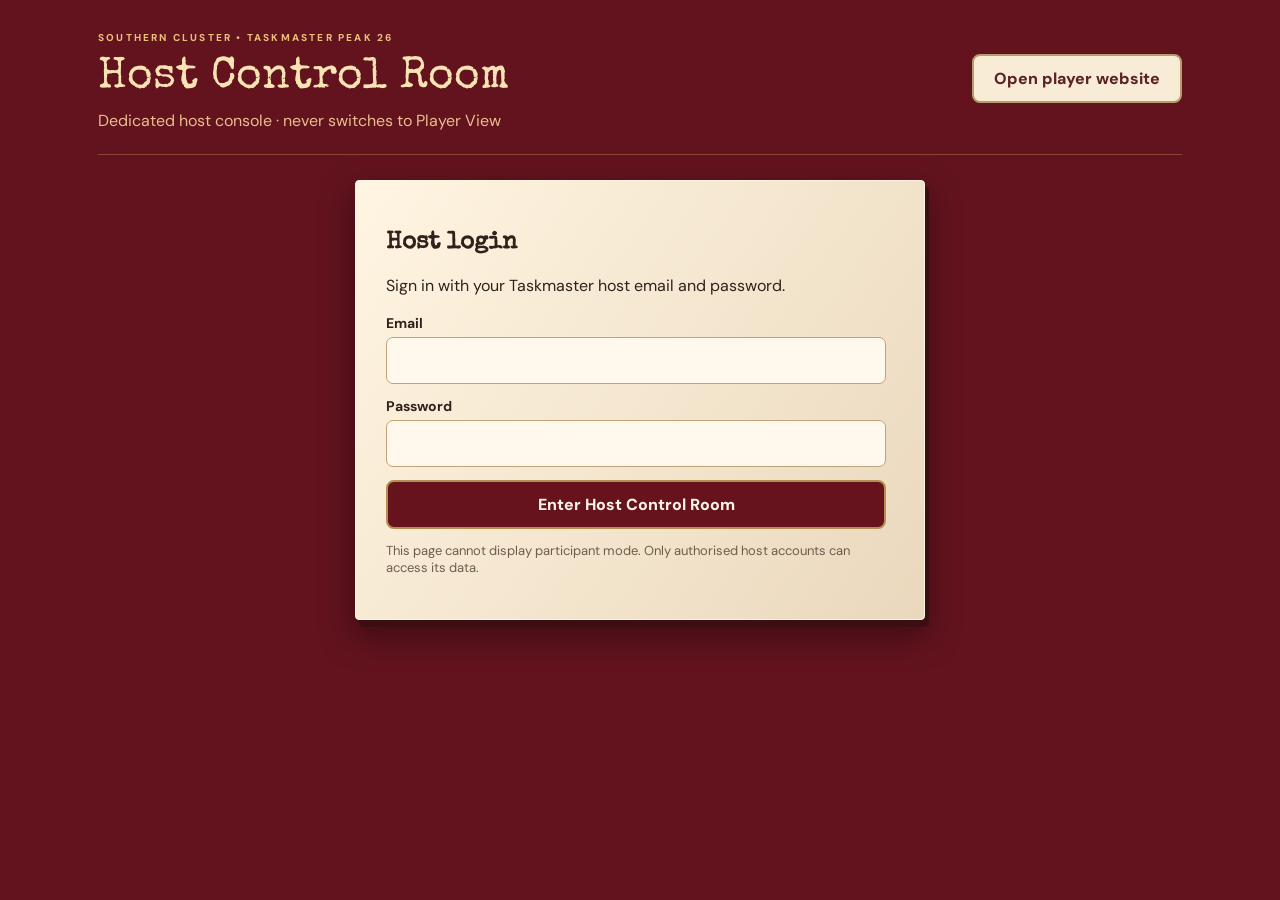
==== admin-console.html @ f1205218 "Add independent host-only dashboard entry page" ====
<!doctype html>
<html lang="en">
<head>
<meta charset="utf-8">
<meta name="viewport" content="width=device-width, initial-scale=1, viewport-fit=cover">
<meta name="theme-color" content="#62131e">
<title>Taskmaster PEAK 26 — Host Control Room</title>
<meta name="description" content="Dedicated Taskmaster PEAK 26 host management console">
<link rel="icon" type="image/svg+xml" href="assets/icon.svg">
<link rel="stylesheet" href="styles.css?v=16">
<link rel="stylesheet" href="live.css?v=16">
<link rel="stylesheet" href="host-console.css?v=16">
</head>
<body>
<div id="host-app"><main style="max-width:700px;margin:70px auto;padding:25px"><h1>Taskmaster Host Control Room</h1><p>Loading host-only console…</p></main></div>
<script type="module" src="host-console.js?v=16"></script>
</body>
</html>
---- styles.css ----
@import url('https://fonts.googleapis.com/css2?family=Special+Elite&family=DM+Sans:wght@400;500;600;700;800&display=swap');
:root{color-scheme:dark;--red:#66131d;--red2:#39080f;--ink:#31201c;--paper:#f4e8d4;--gold:#d7b277;--muted:#d6c0ad;--frame:#b28848;--good:#a4d1b5}*{box-sizing:border-box}body{margin:0;min-height:100vh;font-family:'DM Sans',system-ui,sans-serif;color:var(--paper);background-color:var(--red);background-image:radial-gradient(circle at 50% 0%,#951f2c 0%,transparent 48%),repeating-radial-gradient(ellipse at 0 0,transparent 0 17px,#ffffff06 18px 19px,transparent 20px 39px),repeating-radial-gradient(ellipse at 100% 75%,transparent 0 24px,#15000018 25px 26px,transparent 27px 55px)}button,input,textarea,select{font:inherit}button{cursor:pointer;border:0}button:disabled{cursor:not-allowed;opacity:.55}button:focus-visible,a:focus-visible,input:focus-visible,textarea:focus-visible{outline:3px solid #f6d992;outline-offset:3px}.shell{max-width:1180px;margin:auto;min-height:100vh;display:grid;grid-template-columns:222px 1fr}.rail{padding:30px 15px;background:#28080dd9;border-right:1px solid #efcc8033;display:flex;flex-direction:column;gap:8px}.brand{font-family:'Special Elite',Georgia,serif;text-align:center;padding:20px 5px 28px;color:#f7e6c7}.brand b{display:block;font-size:27px;line-height:1.07}.brand em{font-style:normal;color:var(--gold);font-size:13px;letter-spacing:2px}.navbtn{width:100%;text-align:left;padding:13px 14px;border-radius:9px;background:transparent;color:#eadaca;font-weight:700}.navbtn.active,.navbtn:hover{background:#aa783d30;color:#ffe4ab}.disclaimer{margin-top:auto;border:1px solid #d2a36178;padding:12px;border-radius:9px;color:#eacba0;font-size:12px}.main{padding:30px clamp(16px,4vw,50px);min-width:0}.eyebrow{font-size:11px;letter-spacing:2px;color:var(--gold);text-transform:uppercase;font-weight:800}.title{font-family:'Special Elite',Georgia,serif;font-size:clamp(30px,4.5vw,56px);line-height:1.12;margin:12px 0;color:#f7e8ce}.subtitle{font-size:16px;color:#e6d0ba;max-width:660px;line-height:1.6}.paper{color:var(--ink);background:var(--paper);background-image:linear-gradient(125deg,#fff5e2,#ead8bd);padding:clamp(18px,3vw,30px);border:1px solid #fff5e0;border-radius:4px;box-shadow:4px 7px 0 #3d0d14,0 14px 32px #16030685}.paper h2,.paper h3{font-family:'Special Elite',Georgia,serif}.paper .sub{color:#715b4d}.grid{display:grid;grid-template-columns:repeat(2,minmax(0,1fr));gap:16px}.grid.three{grid-template-columns:repeat(3,minmax(0,1fr))}.stack{display:grid;gap:18px}.seal{border:4px double #cf8b7b;outline:2px solid #7b1722;background:radial-gradient(circle at 32% 25%,#bb343f,#76131e 69%);border-radius:50%;color:white;font-family:'Special Elite',Georgia,serif;display:inline-flex;align-items:center;justify-content:center;min-width:46px;height:46px;box-shadow:1px 3px 6px #2d090aaa;font-size:23px}.btn{padding:12px 20px;background:var(--red);color:#fff5e5;border:2px solid #b58e52;border-radius:8px;font-weight:800;min-height:46px}.btn:hover{background:#8d2230}.btn.secondary{background:#f8ecd6;color:#5b2225;border-color:#b89c6d}.btn.ghost{background:transparent;color:inherit;border-color:currentColor}.actions{display:flex;align-items:center;flex-wrap:wrap;gap:10px}.small{font-size:13px}.tiny{font-size:11px}.soft{color:#bfa99a}.paper .soft{color:#715b4d}.pill{display:inline-block;padding:6px 9px;border:1px solid #b6976a;border-radius:30px;font-size:11px;font-weight:800;text-transform:uppercase;letter-spacing:.5px}.envelope{position:relative;background:linear-gradient(145deg,#fef2db,#e7d4b5);color:#322321;min-height:215px;padding:28px;border:2px solid #f4e7d1;box-shadow:4px 7px 0 #2d0d13;transition:transform .2s;cursor:pointer;text-align:center;display:flex;flex-direction:column;align-items:center;justify-content:center;gap:13px;overflow:hidden}.envelope:before,.envelope:after{content:'';position:absolute;pointer-events:none}.envelope:before{inset:0;border-top:2px solid #b6a08a;transform:skewY(-12deg) translateY(35%)}.envelope:after{height:1px;width:130%;background:#b9a48b;top:62%;transform:rotate(-15deg)}.envelope:hover{transform:translateY(-4px)}.envelope strong,.envelope span{position:relative;z-index:1}.envelope .seal{z-index:2}.envelope strong{font-family:'Special Elite',Georgia,serif;font-size:22px}.envelope.opened:before{transform:translateY(-60%);transition:transform .5s}.envelope.opened{animation:reveal .65s ease}@keyframes reveal{0%{transform:scale(.98) rotate(-1deg)}60%{transform:scale(1.035) rotate(1deg)}100%{transform:scale(1)}}.taskcopy{font-family:'Special Elite',Georgia,serif;font-size:20px;line-height:1.6;white-space:pre-line}.stat{border:1px solid #e2bd773b;background:#22060b8a;border-radius:10px;padding:16px}.stat .big{font-size:28px;font-weight:900}.field{display:flex;flex-direction:column;gap:6px}.field label{font-weight:800;color:#513d34;font-size:13px}.field input,.field select,.field textarea{background:#fffaf0;border:1px solid #bba68d;border-radius:6px;color:#342820;padding:11px;width:100%}.field textarea{resize:vertical;min-height:100px}.notice{background:#2a0a10;border:1px solid #d9af72;border-radius:9px;padding:12px;color:#ffe4b9;font-size:13px}.notice strong{color:#ffe6b5}.gold{color:var(--gold)}.score-grid{display:grid;grid-template-columns:repeat(auto-fill,minmax(110px,1fr));gap:15px}.person{display:flex;flex-direction:column;align-items:center;gap:6px}.frame{width:100%;aspect-ratio:3/4;max-height:160px;background:linear-gradient(145deg,#423b3a,#7b6854);border:8px ridge #bf9555;outline:2px solid #efd19a;display:grid;place-items:center;font-size:42px;color:#efdec4}.person .name{font-weight:800;font-size:13px}.site-logo{border:2px solid #d6b37e;border-radius:12px;display:grid;place-items:center;font:900 24px 'Special Elite',Georgia,serif;min-height:90px;background:#3b1015}.game-layout{display:grid;gap:14px}.playfield{width:100%;max-width:660px;touch-action:none;display:block;background:#efdec4;border:6px ridge #b18c55;border-radius:6px;box-shadow:0 6px 18px #12050d99}.inventory{display:flex;gap:8px;flex-wrap:wrap}.itembtn{min-width:68px;background:#f6e8d0;border:2px solid #aa895e;color:#372d25;border-radius:7px;padding:10px;text-align:center;font-weight:800}.itembtn.selected{background:#d2a969;border-color:#63272b}.game-hud{display:flex;align-items:center;gap:10px;flex-wrap:wrap}.game-hud .pill{color:#f5dca4}.scoreline{display:flex;justify-content:space-between;gap:12px;padding:10px 0;border-bottom:1px solid #5c352b33}.result-toast{background:#e7d6b7;border-left:6px solid #8d2530;color:#321c1b;padding:14px}.divider{height:1px;background:#c7b19b88;margin:8px 0}.intro{max-width:750px}.callout{border-left:4px solid #d8a75e;padding:14px 18px;background:#2d080e94}.muted{opacity:.7}.sticky-nav{display:none}.footer{font-size:12px;color:#e1c5b0;opacity:.9;margin:30px 0 10px}.minirow{display:flex;justify-content:space-between;gap:12px;align-items:center}.complete{color:#35664f;font-weight:800}.bad{color:#a4373c;font-weight:800}.photo-preview{max-height:260px;max-width:100%;object-fit:contain;border:3px ridge #b28d53}.portrait-small{width:60px;height:74px;object-fit:cover;border:5px ridge #b68e51}.countdown{display:grid;grid-template-columns:repeat(4,minmax(0,1fr));gap:9px;max-width:500px}.countdown .stat{text-align:center}.countdown .big{font-family:'Special Elite',Georgia,serif}.modal-overlay{position:fixed;inset:0;background:#16060be0;display:grid;place-items:center;padding:20px;z-index:30}.modal{width:min(480px,100%);max-height:90vh;overflow:auto}.dashboard-rows{display:grid;gap:8px}.dashboard-row{display:flex;justify-content:space-between;align-items:center;padding:10px;background:#f7e9cf;color:#2f221e;border:1px solid #bda27b;gap:12px}.warning-banner{padding:9px 12px;background:#44210f;color:#ffe2b7;border:1px solid #d8b17b;border-radius:8px}.stage{background:#19090c;min-height:420px;border:10px ridge #b48651;display:grid;place-items:center;text-align:center;padding:25px}.stage h2{font-family:'Special Elite';font-size:clamp(26px,5vw,58px);color:#ffe4b1}.stage .seal{width:86px;height:86px;font-size:38px}.sr-only{position:absolute;width:1px;height:1px;overflow:hidden;clip:rect(0,0,0,0)}
@media(max-width:750px){.shell{display:block;padding-bottom:77px}.rail{display:none}.main{padding:23px 15px}.sticky-nav{display:grid;grid-template-columns:repeat(6,1fr);position:fixed;bottom:0;left:0;right:0;z-index:20;background:#26080df5;border-top:1px solid #d7ac7655;padding-bottom:env(safe-area-inset-bottom)}.sticky-nav button{padding:10px 2px;font-size:11px;color:#e9d5ba;background:transparent}.sticky-nav button.active{color:#ffd891;background:#a56b3329}.grid,.grid.three{grid-template-columns:1fr}.title{font-size:34px}.score-grid{grid-template-columns:repeat(3,minmax(0,1fr))}.frame{border-width:5px}.countdown .big{font-size:23px}.paper{padding:17px}.envelope{min-height:165px}}

.lab-picker{display:flex;gap:7px;flex-wrap:wrap}.lab-picker .btn{font-size:13px;padding:8px 12px}.playfield{user-select:none;-webkit-user-select:none;overscroll-behavior:contain}.game-layout .notice{min-height:49px}.game-layout .inventory{color:#4d352e}.game-layout .game-hud{margin-top:3px}.game-layout .inventory .small{line-height:1.5}.result-toast{margin-top:13px}.result-toast h3{margin:0}.result-toast blockquote{margin:12px 0;border-left:4px solid #9d2935;padding-left:12px}
@media(max-width:750px){.sticky-nav button{font-size:10px;padding:12px 0}.lab-picker .btn{flex:1 1 95px;min-height:40px}.game-layout .playfield{border-width:3px}.game-hud .btn{flex:1 1 130px;padding:9px 10px;font-size:12px}}
/* Ensure the escape room keypad is truly hidden until discovered. */
[hidden]{display:none!important}
.game-hud input.input{background:#fff8e6;color:#402927;border:2px solid #b28b52;border-radius:7px;padding:10px;font-size:16px;min-height:46px}
---- live.css ----
/* Production app UX layered over the approved PEAK 26 theme. */
.live-shell{max-width:1050px;margin:0 auto;padding:20px 16px 92px}.live-header{display:flex;justify-content:space-between;align-items:center;flex-wrap:wrap;gap:10px;margin-bottom:22px}.live-brand{font-family:'Special Elite',Georgia,serif;font-size:22px;color:#fbe5c2}.live-brand span{display:block;font:700 10px 'DM Sans',sans-serif;letter-spacing:2px;color:#e7bc7a}.live-nav{display:flex;gap:7px;flex-wrap:wrap;margin-bottom:23px}.live-nav button{font-size:13px;min-height:44px;background:#31090fb9;color:#f3dec4;border:1px solid #8f6c4b;border-radius:8px;padding:10px 14px}.live-nav button.active{background:#a2773d;color:white}.live-msg{border-radius:9px;border:1px solid #edc580;padding:14px;margin-bottom:17px;background:#34121a;color:#ffedc3}.live-msg.error{border-color:#ff9d91;background:#6a1721}.live-form{display:grid;gap:13px}.live-form label{display:grid;gap:5px;font-size:14px;font-weight:700}.live-form input,.live-form select,.live-form textarea{min-height:47px;width:100%;padding:11px;border-radius:7px;border:1px solid #c2a278;background:#fff9eb;color:#392723;font:inherit}.live-form textarea{min-height:105px}.paper .live-form{max-width:510px}.live-action{display:flex;align-items:center;gap:9px;flex-wrap:wrap}.live-photo{width:100%;max-width:420px;max-height:360px;object-fit:contain;border:7px ridge #b18a55;margin:10px 0}.live-portrait{width:68px;height:82px;object-fit:cover;border:5px ridge #b48d55}.live-cols{display:grid;grid-template-columns:repeat(auto-fit,minmax(240px,1fr));gap:17px}.live-card{background:#f0dfc3;color:#33221c;border:1px solid #f5e9d3;padding:17px;border-radius:5px}.live-card h3{font-family:'Special Elite',serif;margin:2px 0 12px}.live-table{width:100%;border-collapse:collapse;color:#392a21;background:#f5e8d2}.live-table td,.live-table th{text-align:left;border-bottom:1px solid #c9b592;padding:8px;font-size:13px}.live-scroll{overflow-x:auto}.live-result{background:#f9ecd6;border-left:5px solid #a52f3e;color:#3a2523;padding:12px;margin-top:10px}.live-result small{color:#644b45}.live-grid{display:grid;grid-template-columns:repeat(auto-fit,minmax(125px,1fr));gap:12px}.live-result .seal{font-size:17px;min-width:38px;height:38px}.live-stage{background:#130b0c;color:#f8e8c9;padding:30px;min-height:340px;border:9px ridge #b68c4c;display:grid;place-items:center;text-align:center}.live-stage h2{font:36px 'Special Elite',Georgia,serif}.live-stage b{font-size:24px}.live-pending{background:#563a1a;color:#fff1c0;border-radius:5px;padding:10px}.live-hostpanel{background:#e7d4b4;color:#402820;padding:14px;border:1px solid #ad8c63}.live-hostpanel button{margin:4px}.live-kicker{letter-spacing:1.5px;color:#ab8149;font-size:12px;font-weight:800;text-transform:uppercase}.live-top{display:flex;justify-content:space-between;align-items:center;gap:10px}.live-inline{display:flex;gap:8px;align-items:center;flex-wrap:wrap}.live-loading{opacity:.75;pointer-events:none}.live-list{display:grid;gap:10px}.live-list>div{border-bottom:1px solid #c6ae86;padding-bottom:10px}
@media(min-width:760px){.live-shell{padding-top:32px}.live-brand{font-size:30px}}

/* Host-only, non-impersonating participant experience preview */
.peak-preview-select{width:min(100%,410px);min-height:44px;padding:9px 12px;background:#fff7e6;border:1px solid #a77c43;border-radius:7px;color:#392723;font:inherit}
.peak-preview-frame{border:5px solid #a77c43;border-radius:10px;background:#f3e3c6;color:#33241b;overflow:hidden;box-shadow:0 12px 26px #18070b66}
.peak-preview-head{background:#3b0b16;color:#fff0d4;padding:17px 22px;display:flex;flex-direction:column;gap:3px}
.peak-preview-head>span{font-size:10px;letter-spacing:2px;font-weight:700;color:#d4a863}
.peak-preview-head>b{font-family:'Special Elite',Georgia,serif;font-size:23px}
.peak-preview-head>small{font-size:11px;letter-spacing:1px;color:#edc892}
.peak-preview-tabs{padding:10px 14px;display:flex;flex-wrap:wrap;gap:8px;background:#e0c99e;border-bottom:1px solid #ae8954}
.peak-preview-tabs button{border:1px solid #9e794a;background:#f8ead1;color:#513629;cursor:pointer;border-radius:7px;padding:10px 16px;min-height:42px;font:700 13px 'DM Sans',sans-serif}
.peak-preview-tabs button.active{background:#75202a;color:#fff4dd}
.peak-preview-content{padding:21px 18px 28px;display:grid;gap:14px}
.peak-preview-content h2{margin:12px 0 5px}
.peak-preview-content .eyebrow{color:#875a3f}
.peak-preview-content .live-card{background:#fff1d9;border-color:#b6956a}
.peak-preview-content .live-result{background:#fff1dc}
.peak-preview-content button:disabled{opacity:.45;cursor:not-allowed}
.peak-preview-content .score-grid{margin:14px 0}
@media(max-width:550px){.peak-preview-head>b{font-size:19px}.peak-preview-content{padding:15px 11px}.peak-preview-tabs{gap:5px;padding:8px}.peak-preview-tabs button{flex:1;padding:9px 7px}}


/* GitHub-hosted background track. Music is opt-in. */
.peak-music-controls{display:flex;align-items:center;gap:7px;flex-wrap:wrap;margin-right:5px}
.peak-music-toggle{border-radius:8px;border:1px solid #c2a277;background:#fff3dd;color:#5e1d24;min-height:42px;padding:9px 13px;font:700 13px 'DM Sans',sans-serif;cursor:pointer;white-space:nowrap}
.peak-music-toggle[aria-pressed="true"]{background:#bc944f;color:#270d13;border-color:#f5d29b}
.peak-music-toggle:focus-visible{outline:3px solid #f7da9f;outline-offset:2px}
.peak-music-status{font:12px 'DM Sans',sans-serif;color:#f9d9b1}
@media(max-width:600px){.peak-music-controls{width:100%;order:3;gap:7px}.peak-music-status{width:100%}}

/* Host recovery links are real navigation, independent of SPA event handlers. */
a.peak-host-return{display:inline-flex;align-items:center;justify-content:center;text-decoration:none;line-height:1.25}
.live-nav a.peak-host-nav{display:inline-flex;align-items:center;justify-content:center;text-decoration:none;font-size:13px;min-height:44px;background:#31090fb9;color:#f3dec4;border:1px solid #8f6c4b;border-radius:8px;padding:10px 14px}
.live-nav a.peak-host-nav.active{background:#a2773d;color:white}
.live-nav a.peak-host-nav:hover{background:#864a2b;color:#fff5dc}
---- host-console.css ----
body{margin:0;background:#62131e;color:#f7e6ce;font-family:'DM Sans',system-ui,sans-serif;min-height:100vh}
.host-wrap{max-width:1120px;margin:auto;padding:25px 18px 90px}
.host-top{display:flex;align-items:center;justify-content:space-between;flex-wrap:wrap;gap:17px;border-bottom:1px solid #c4955866;padding-bottom:23px;margin-bottom:18px}
.host-top h1{font:clamp(28px,4vw,44px) 'Special Elite',Georgia,serif;color:#f9e3b4;margin:10px 0}
.host-top p{margin:0;color:#e9be8d}.host-kicker{font-weight:800;letter-spacing:2.2px;font-size:10px;color:#eabe7b}
.host-top-actions,.host-buttons{display:flex;flex-wrap:wrap;gap:8px;align-items:center}
.host-top-actions a{display:inline-flex;align-items:center;justify-content:center;text-decoration:none}
.host-nav{display:flex;flex-wrap:wrap;gap:7px;margin-bottom:23px}
.host-nav button{border:1px solid #c09456;color:#f8e4c9;background:#31090f;padding:12px 15px;border-radius:8px;min-height:44px;font-size:13px;font-weight:800}
.host-nav button.active,.host-nav button:hover{background:#a57b3d;color:#fff}
.host-main{display:grid;gap:18px}
.host-stats{display:grid;grid-template-columns:repeat(3,minmax(0,1fr));gap:12px;margin:19px 0}
.host-stats>div{padding:15px;background:#fff4e0;border:1px solid #c3a478;border-radius:8px;display:grid;gap:6px}
.host-stats small{color:#65443b;font-size:12px}.host-stats strong{font-size:29px;color:#641623}
.host-stack{display:grid;gap:10px;margin:17px 0}
.host-item{display:flex;justify-content:space-between;align-items:center;gap:12px;border-bottom:1px solid #c9af8a;padding:12px 0}
.host-item p{margin:6px 0;color:#6d4a40;font-size:13px}
.host-submission{background:#fff6e4;border-left:4px solid #871c2b;margin:15px 0;padding:13px;border-radius:3px}
.host-photo{max-width:min(100%,460px);max-height:340px;object-fit:contain;display:block;margin-top:10px;border:5px ridge #b28a4d}
.host-avatar{width:85px;max-height:110px;object-fit:cover;border:3px ridge #ad8746}
.host-alert{padding:13px 15px;background:#264836;border:1px solid #a5e0ba;border-radius:8px;color:#f5f6e5}
.host-alert.host-error{background:#6e1b24;border-color:#f5a9a4;color:#fff2e5}
.host-login{max-width:570px;margin:25px auto}
.host-login form{margin-top:18px}
.host-login .live-form{max-width:500px}
.host-login .live-form input{background:#fff8ec;color:#231717}
.host-item input[type="datetime-local"]{padding:9px;border-radius:7px;border:1px solid #b79e72;background:#fff7e5;color:#34211b;max-width:260px;display:block}
.host-item .host-buttons{justify-content:flex-end}
.host-main details{max-width:100%}.host-main pre{overflow:auto;max-height:280px;font-size:11px;white-space:pre-wrap;overflow-wrap:anywhere}
.host-wrap footer{color:#d3b28f;font-size:12px;margin-top:24px}
.host-main .paper{box-shadow:3px 5px 0 #350c13}
@media(max-width:650px){.host-top-actions{width:100%}.host-stats{grid-template-columns:repeat(2,minmax(0,1fr))}.host-item{display:grid}.host-item .host-buttons{justify-content:flex-start}.host-nav button{flex:1}.host-top-actions .btn{padding:10px}.host-main .paper{padding:18px}}
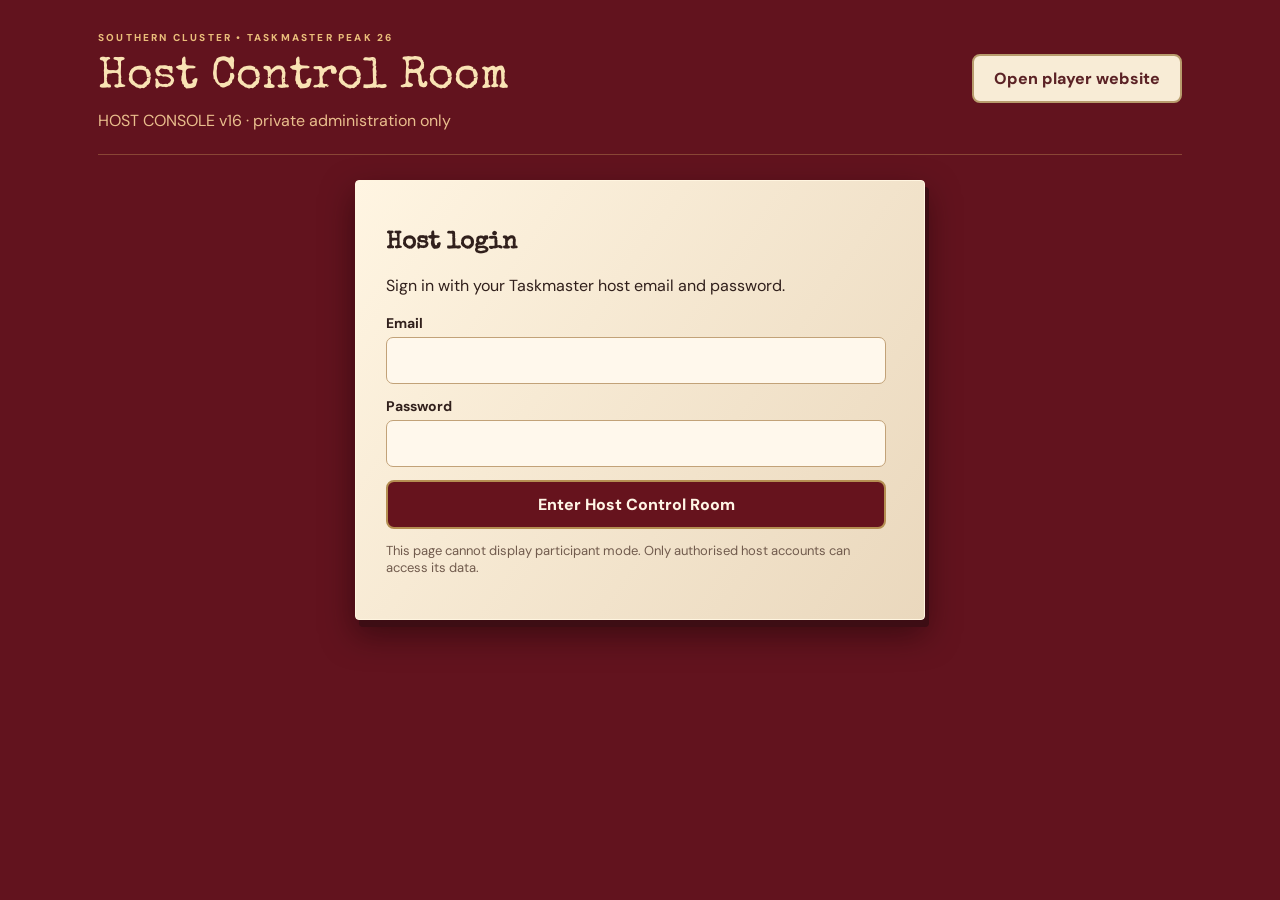
==== commit f5554513: "Publish Taskmaster Slack integration control panel (host console v18)" ====
--- a/admin-console.html
+++ b/admin-console.html
@@ -7,12 +7,12 @@
 <title>Taskmaster PEAK 26 — Host Control Room</title>
 <meta name="description" content="Dedicated Taskmaster PEAK 26 host management console">
 <link rel="icon" type="image/svg+xml" href="assets/icon.svg">
-<link rel="stylesheet" href="styles.css?v=16">
-<link rel="stylesheet" href="live.css?v=16">
-<link rel="stylesheet" href="host-console.css?v=16">
+<link rel="stylesheet" href="styles.css?v=18">
+<link rel="stylesheet" href="live.css?v=18">
+<link rel="stylesheet" href="host-console.css?v=18">
 </head>
 <body>
 <div id="host-app"><main style="max-width:700px;margin:70px auto;padding:25px"><h1>Taskmaster Host Control Room</h1><p>Loading host-only console…</p></main></div>
-<script type="module" src="host-console.js?v=16"></script>
+<script type="module" src="host-console.js?v=18"></script>
 </body>
 </html>
--- a/live.css
+++ b/live.css
@@ -35,3 +35,65 @@
 .live-nav a.peak-host-nav{display:inline-flex;align-items:center;justify-content:center;text-decoration:none;font-size:13px;min-height:44px;background:#31090fb9;color:#f3dec4;border:1px solid #8f6c4b;border-radius:8px;padding:10px 14px}
 .live-nav a.peak-host-nav.active{background:#a2773d;color:white}
 .live-nav a.peak-host-nav:hover{background:#864a2b;color:#fff5dc}
+
+/* PEAK 26 player prelaunch countdown and championship rulebook */
+.peak-prelaunch,.peak-live-week{padding:clamp(6px,1.4vw,16px) 2px}
+.peak-launch-eyebrow{font:800 11px 'DM Sans',sans-serif;letter-spacing:2px;color:#8a4347;text-transform:uppercase}
+.peak-prelaunch h2,.peak-live-week h2{font-family:'Special Elite',Georgia,serif;font-size:clamp(28px,4vw,39px);line-height:1.16;margin:12px 0;color:#57151f}
+.peak-prelaunch>p,.peak-live-week>p{max-width:680px;line-height:1.65;font-size:15px}
+.peak-prelaunch .peak-release-date{font-size:14px;margin:17px 0 3px}
+.peak-prelaunch .peak-release-note{font-size:13px;color:#6f4942;margin:4px 0 17px}
+.peak-countdown{margin:25px 0 12px;border:2px solid #b49357;border-radius:10px;background:linear-gradient(145deg,#350c18,#6f1b2b);padding:clamp(15px,2.4vw,23px);box-shadow:0 6px 18px #4f152735;color:#fff1da;max-width:690px}
+.peak-countdown-label{color:#f0cb8b;text-align:center;letter-spacing:2px;font-size:10px;font-weight:800;margin-bottom:15px}
+.peak-countdown-digits{display:grid;grid-template-columns:repeat(4,minmax(0,1fr));gap:clamp(5px,1vw,12px)}
+.peak-countdown-unit{display:flex;flex-direction:column;align-items:center;justify-content:center;min-width:0;padding:10px 5px;border:1px solid #d6ac733e;background:#fff2d00b;border-radius:8px}
+.peak-countdown-unit strong{font-family:'DM Sans',system-ui,sans-serif;font-variant-numeric:tabular-nums;font-weight:900;font-size:clamp(22px,4vw,47px);line-height:1.15;color:#fff6e2}
+.peak-countdown-unit span{font-size:clamp(8px,1.2vw,10px);font-weight:800;letter-spacing:1.4px;color:#e3bc83;margin-top:5px}
+.peak-countdown-compact{margin:12px 0;max-width:100%}
+.peak-countdown-compact .peak-countdown-unit strong{font-size:clamp(21px,3vw,34px)}
+.peak-hero-actions{display:flex;flex-wrap:wrap;gap:10px;margin-top:19px}
+.peak-live-tasks{display:grid;grid-template-columns:repeat(2,minmax(0,1fr));gap:12px;margin:18px 0}
+.peak-live-tasks>div{display:flex;flex-direction:column;gap:8px;background:#fff5e3;border:1px solid #d0b189;border-radius:8px;padding:15px}
+.peak-live-tasks span{font-size:10px;font-weight:800;letter-spacing:1.4px;color:#945c44}
+.peak-live-tasks strong{font:20px 'Special Elite',Georgia,serif;color:#55202a}
+.peak-progress-head{display:flex;justify-content:space-between;align-items:center;gap:10px}
+.peak-progress-head h2{margin:0}
+.peak-progress-head>span{font-size:11px;font-weight:900;letter-spacing:1.5px;color:#805a41}
+.peak-progress-grid{display:grid;grid-template-columns:repeat(2,minmax(0,1fr));gap:12px;margin:15px 0}
+.peak-progress-grid>div{display:grid;gap:9px;background:#fff6e7;border:1px solid #cdb28d;border-radius:8px;padding:18px;min-width:0}
+.peak-progress-grid>div>span{font-size:11px;font-weight:900;letter-spacing:1.2px;line-height:1.45;color:#765143}
+.peak-progress-grid>div>strong{font-size:31px;color:#6c1725;font-weight:900;font-variant-numeric:tabular-nums}
+.peak-progress-grid small{font-size:12px;color:#856c62}
+.peak-progress-note{font-size:13px;color:#795c4c;line-height:1.5;margin:8px 0 0}
+.peak-rules .peak-rules-intro{border-bottom:1px solid #c9aa7b;padding-bottom:14px;margin-bottom:20px}
+.peak-rules h2{font-size:clamp(25px,3.5vw,32px);margin:9px 0 12px;color:#54212b}
+.peak-rules-intro p{max-width:720px;line-height:1.65}
+.peak-rule-grid{display:grid;gap:17px}
+.peak-rule{display:grid;grid-template-columns:43px 1fr;gap:14px;border-bottom:1px solid #d6bd9a;padding:2px 0 16px}
+.peak-rule:last-child{border-bottom:0}
+.peak-rule-number{display:grid;place-items:center;width:40px;height:40px;border-radius:50%;border:2px solid #bb8b48;background:#751b2b;color:#ffedd1;font:800 13px 'DM Sans',sans-serif}
+.peak-rule h3{font-family:'Special Elite',Georgia,serif;color:#5c1924;font-size:21px;margin:6px 0 10px}
+.peak-rule p{font-size:14px;line-height:1.7;margin:8px 0;color:#42312c}
+.peak-points{display:grid;grid-template-columns:repeat(5,minmax(0,1fr));gap:7px;margin:16px 0}
+.peak-points>span{background:#fbecd0;border:1px solid #c79b64;border-radius:7px;text-align:center;padding:10px 5px;font-size:11px;color:#5e3325;display:grid;gap:4px;font-weight:700}
+.peak-points b{font-size:15px;color:#7a1c2a}
+.peak-rules-footer{border-top:2px solid #b99a6d;margin-top:15px;padding-top:15px;font-size:14px;line-height:1.7;color:#654337}
+.peak-preview-content .peak-countdown{margin-top:16px}
+.peak-preview-content .peak-rule-grid{gap:12px}
+.peak-preview-content .peak-rules{padding:0}
+@media(max-width:580px){
+ .peak-countdown{padding:13px 8px}
+ .peak-countdown-label{font-size:9px;letter-spacing:1.2px}
+ .peak-countdown-unit{padding:9px 2px}
+ .peak-countdown-unit span{letter-spacing:.4px}
+ .peak-live-tasks{grid-template-columns:1fr}
+ .peak-rule{grid-template-columns:33px 1fr;gap:10px}
+ .peak-rule-number{width:32px;height:32px;font-size:11px}
+ .peak-rule h3{font-size:19px}
+ .peak-rule p{font-size:13px}
+ .peak-progress-grid>div{padding:11px}
+ .peak-progress-grid>div>span{font-size:9px}
+ .peak-points{gap:4px}
+ .peak-points>span{padding:8px 1px;font-size:10px}
+ .peak-points b{font-size:12px}
+}
--- a/host-console.css
+++ b/host-console.css
@@ -30,3 +30,14 @@
 .host-wrap footer{color:#d3b28f;font-size:12px;margin-top:24px}
 .host-main .paper{box-shadow:3px 5px 0 #350c13}
 @media(max-width:650px){.host-top-actions{width:100%}.host-stats{grid-template-columns:repeat(2,minmax(0,1fr))}.host-item{display:grid}.host-item .host-buttons{justify-content:flex-start}.host-nav button{flex:1}.host-top-actions .btn{padding:10px}.host-main .paper{padding:18px}}
+
+/* Slack announcement desk (host only) */
+.host-slack-badges{display:flex;gap:8px;flex-wrap:wrap;margin:18px 0}
+.host-slack-badges strong{font-size:12px;border-radius:7px;border:1px solid #d7b989;background:#fff1d9;padding:10px 13px;color:#572b29}
+.host-slack-setup{border-left:4px solid #8d2030;background:#fff4e0;padding:15px;margin:19px 0;border-radius:4px}
+.host-slack-setup a{display:inline-flex;margin:6px 0 9px;color:#6b1c29;font-weight:800;text-decoration:underline}
+.host-slack-setup code{overflow-wrap:anywhere;font-size:12px;background:#e9d6b9;padding:2px 5px}
+.host-slack-preferences{display:grid;gap:10px;background:#fff4e0;border:1px solid #cfaf7e;padding:17px;border-radius:9px;margin:18px 0}
+.host-slack-preferences label{display:flex;gap:11px;align-items:center;font-size:14px;line-height:1.5;color:#412725}
+.host-slack-preferences input{width:21px;height:21px;accent-color:#76202a;flex-shrink:0}
+.host-slack-preferences input:disabled{opacity:.45}
